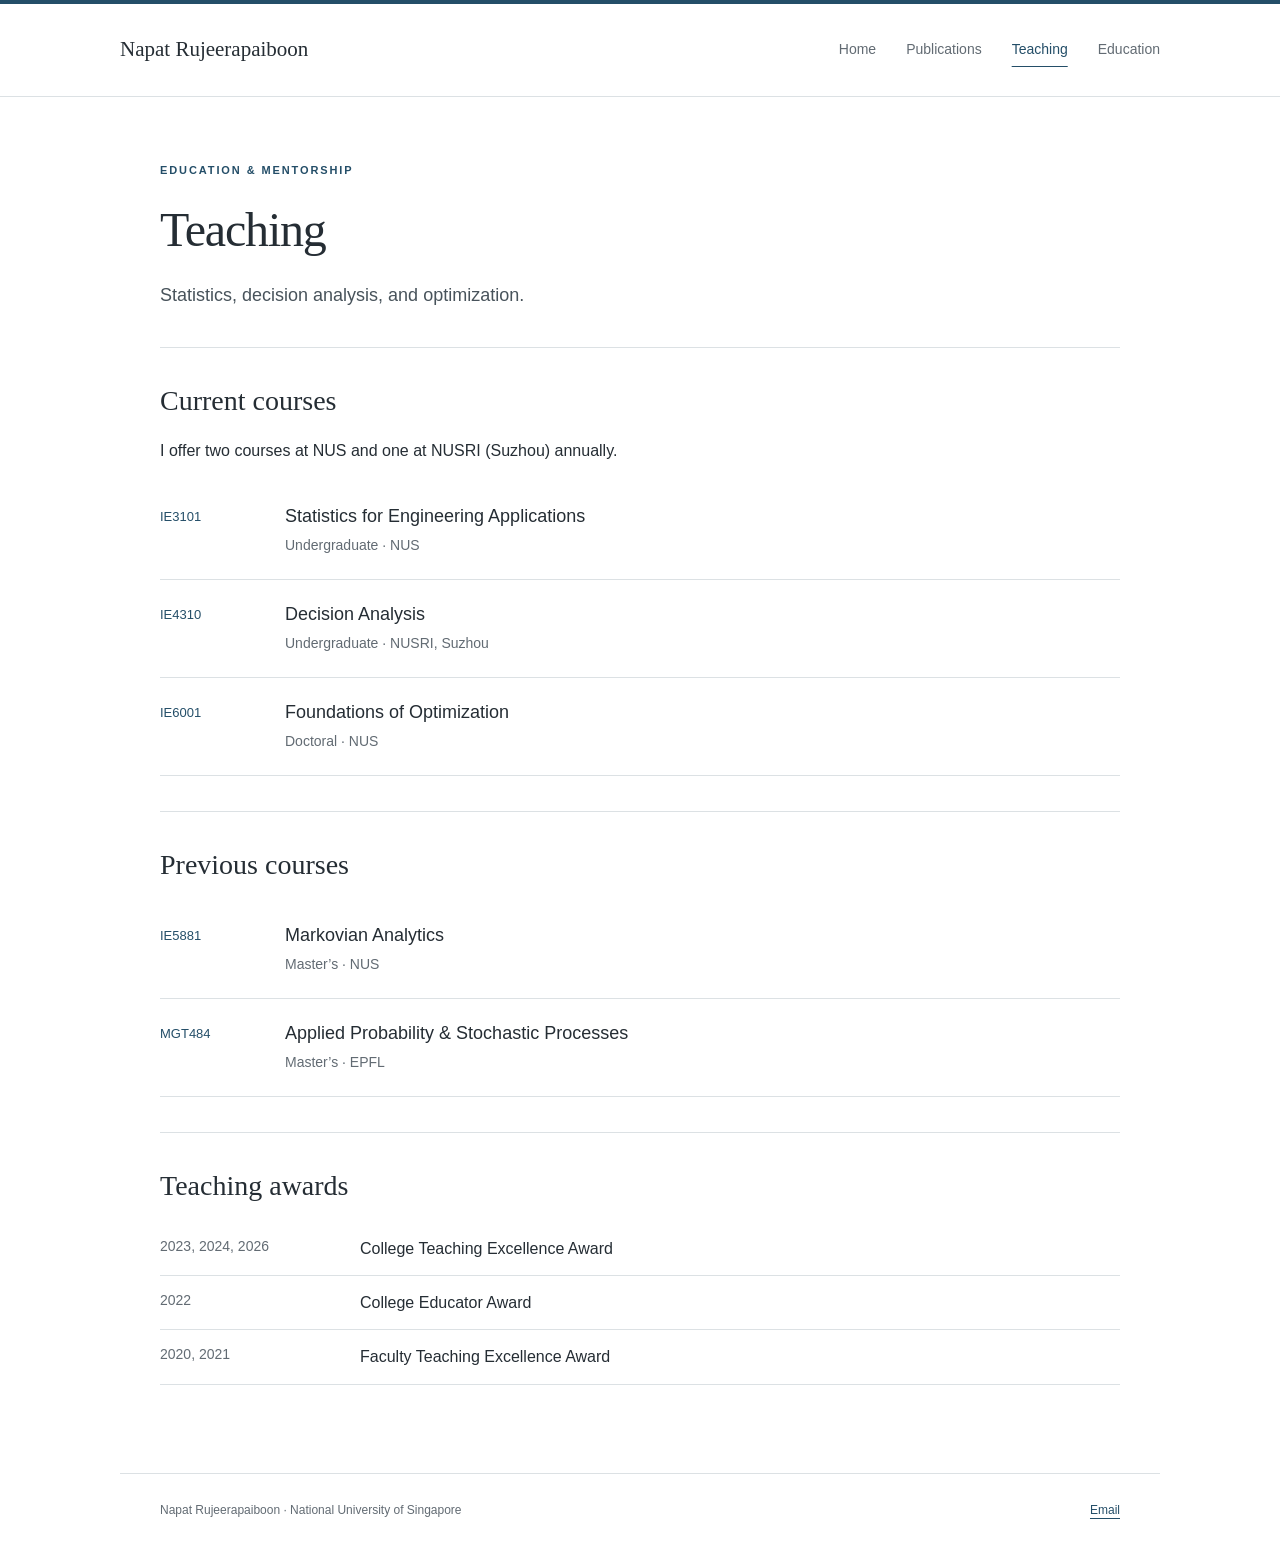
==== teaching.html @ 1781625b "Add files via upload" ====
<!doctype html><html lang="en"><head><meta charset="utf-8"><meta name="viewport" content="width=device-width, initial-scale=1"><title>Teaching | Napat Rujeerapaiboon</title><meta name="description" content="Napat Rujeerapaiboon, Assistant Professor at the National University of Singapore. Research in robust and distributionally robust optimization."><link rel="stylesheet" href="style.css"></head><body><a class="skip" href="#main">Skip to content</a><header><div class="bar"><a class="name" href="index.html">Napat Rujeerapaiboon</a><nav aria-label="Main navigation"><a href="index.html">Home</a><a href="publications.html">Publications</a><a href="teaching.html" aria-current="page">Teaching</a><a href="education.html">Education</a></nav></div></header><main id="main"><p class="eyebrow">Education & mentorship</p><h1>Teaching</h1><p class="lead">Statistics, decision analysis, and optimization.</p><section class="section"><h2>Current courses</h2><p>I offer two courses at NUS and one at NUSRI (Suzhou) annually.</p><div class="course"><span>IE3101</span><div><h3>Statistics for Engineering Applications</h3><p>Undergraduate · NUS</p></div></div><div class="course"><span>IE4310</span><div><h3>Decision Analysis</h3><p>Undergraduate · NUSRI, Suzhou</p></div></div><div class="course"><span>IE6001</span><div><h3>Foundations of Optimization</h3><p>Doctoral · NUS</p></div></div></section><section class="section"><h2>Previous courses</h2><div class="course"><span>IE5881</span><div><h3>Markovian Analytics</h3><p>Master’s · NUS</p></div></div><div class="course"><span>MGT484</span><div><h3>Applied Probability & Stochastic Processes</h3><p>Master’s · EPFL</p></div></div></section><section class="section"><h2>Teaching awards</h2><ul class="awards"><li><span>2023, 2024, 2026</span>College Teaching Excellence Award</li><li><span>2022</span>College Educator Award</li><li><span>2020, 2021</span>Faculty Teaching Excellence Award</li></ul></section></main><footer><span>Napat Rujeerapaiboon · National University of Singapore</span><a href="mailto:napat.rujeerapaiboon@nus.edu.sg">Email</a></footer></body></html>
---- style.css ----
:root{--ink:#252d34;--muted:#626b73;--blue:#244e68;--rule:#dce1e4;--serif:Georgia,'Times New Roman',serif}*{box-sizing:border-box}html{scroll-behavior:smooth;scroll-padding-top:24px}body{margin:0;background:#fff;color:var(--ink);font-family:Arial,Helvetica,sans-serif;font-size:16px;line-height:1.7}a{color:var(--blue);text-decoration-thickness:1px;text-underline-offset:4px}a:hover{text-decoration:underline;color:#102f44}a:focus-visible,summary:focus-visible{outline:3px solid #ad7937;outline-offset:5px}.skip{position:absolute;top:-80px;padding:8px;background:white}.skip:focus{top:0}header{border-top:4px solid var(--blue);border-bottom:1px solid var(--rule)}.bar{max-width:1120px;margin:auto;min-height:92px;display:flex;align-items:center;justify-content:space-between;gap:32px;padding:16px 40px}.name{font-family:var(--serif);font-size:21px;text-decoration:none;color:var(--ink)}nav{display:flex;gap:30px}nav a{font-size:14px;color:var(--muted);text-decoration:none}nav a[aria-current]{color:var(--blue);text-decoration:underline;text-underline-offset:12px}main{max-width:1040px;margin:auto;padding:64px 40px 88px;min-height:75vh}h1,h2,h3{font-weight:400;margin-top:0}h1,h2{font-family:var(--serif)}h1{font-size:48px;line-height:1.16;letter-spacing:-1.2px;margin-bottom:22px}h2{font-size:28px;line-height:1.3;margin-bottom:18px}h3{font-size:18px;line-height:1.5;margin-bottom:7px}p{margin:0 0 18px}.eyebrow{font-size:11px;font-weight:600;text-transform:uppercase;letter-spacing:1.9px;color:var(--blue);margin-bottom:22px}.intro{display:grid;grid-template-columns:1fr 260px;gap:60px;padding:8px 0 55px}.intro h1{font-size:53px}.position{font-size:19px;margin-bottom:3px}.department{color:var(--muted);line-height:1.6;margin-bottom:18px}.email{font-size:14px}.affiliation{border-left:1px solid var(--rule);padding-left:30px;align-self:center;color:var(--muted);font-size:14px}.affiliation strong{display:block;font-family:var(--serif);font-size:24px;font-weight:400;color:var(--ink);line-height:1.4;margin-bottom:14px}.section{border-top:1px solid var(--rule);padding-top:35px;margin-top:35px}.research{margin-top:0;padding:35px 0 40px}.research .eyebrow{margin-bottom:12px}.lead{font-size:18px;line-height:1.8;max-width:750px;color:#48535b}.text-link{font-size:14px;display:inline-block;margin-top:6px;text-decoration:none;border-bottom:1px solid #a8bcc8}.text-link span{margin-left:14px}.columns{border-top:1px solid var(--rule);padding-top:35px;display:grid;grid-template-columns:1.2fr 1fr;gap:75px}.columns h2{font-size:24px}.columns p{font-size:15px;color:var(--muted)}.plain{list-style:none;padding:0;margin:22px 0 0}.plain li{margin-bottom:15px;font-size:15px}.plain a{text-decoration:none}.plain small{display:block;color:var(--muted);font-size:11px;margin-top:2px}.years{gap:23px;flex-wrap:wrap;margin:30px 0 45px;padding-bottom:20px;border-bottom:1px solid var(--rule)}.year{display:grid;grid-template-columns:95px 1fr;gap:35px;border-top:1px solid var(--rule);padding-top:30px;margin-top:22px}.year h2{font-size:24px;color:var(--muted)}.paper{margin-bottom:28px;padding-bottom:24px;border-bottom:1px solid #edf0f2}.paper:last-child{border:0;margin:0}.paper h3 a{text-decoration:none}.paper h3 a:hover{text-decoration:underline}.authors,.venue{font-size:14px;margin:3px 0;color:var(--muted)}.venue{font-style:italic}details{font-size:13px;color:var(--muted);margin-top:10px}summary{cursor:pointer;color:var(--blue)}details p{margin-top:9px;padding-left:15px;border-left:2px solid var(--rule);max-width:620px}.course{display:grid;grid-template-columns:100px 1fr;gap:25px;padding:21px 0;border-bottom:1px solid var(--rule)}.course>span{font-size:13px;color:var(--blue);padding-top:3px}.course p{font-size:14px;color:var(--muted);margin:0}.course h3{margin:0 0 4px}.awards{list-style:none;margin:0;padding:0}.awards li{padding:13px 0;border-bottom:1px solid var(--rule);display:grid;grid-template-columns:180px 1fr;gap:20px}.awards span{font-size:14px;color:var(--muted)}.degree{border-top:1px solid var(--rule);padding:30px 0;margin-top:30px}.degree h2{font-size:25px}.degree p{font-size:15px;margin-bottom:9px;color:var(--muted)}.degree p:first-of-type{font-size:17px;color:var(--ink)}footer{border-top:1px solid var(--rule);max-width:1040px;margin:auto;padding:26px 40px;display:flex;justify-content:space-between;gap:20px;color:var(--muted);font-size:12px}@media(max-width:700px){.bar{padding:20px 24px;display:block}.name{font-size:20px}nav{margin-top:17px;gap:23px;flex-wrap:wrap}main{padding:40px 24px 60px}.intro{grid-template-columns:1fr;gap:25px;padding-bottom:35px}.intro h1{font-size:43px}.affiliation{display:none}h1{font-size:39px}.columns{grid-template-columns:1fr;gap:35px}.year{grid-template-columns:1fr;gap:4px}.year h2{margin-bottom:12px}.years{gap:20px}.course{grid-template-columns:75px 1fr;gap:15px}.awards li{grid-template-columns:1fr;gap:0}.wide{display:none}footer{padding:25px 24px;display:block}footer a{display:block;margin-top:8px}}@media(prefers-reduced-motion:reduce){html{scroll-behavior:auto}}

.profiles{font-size:12px;margin:16px 0 0;line-height:2}.profiles a{text-decoration:none}

.intro{align-items:center}.portrait-wrap{width:240px;justify-self:end}.portrait{display:block;width:100%;height:auto;border:1px solid var(--rule)}@media(max-width:700px){.portrait-wrap{width:min(220px,70vw);justify-self:start}.intro{gap:28px}}
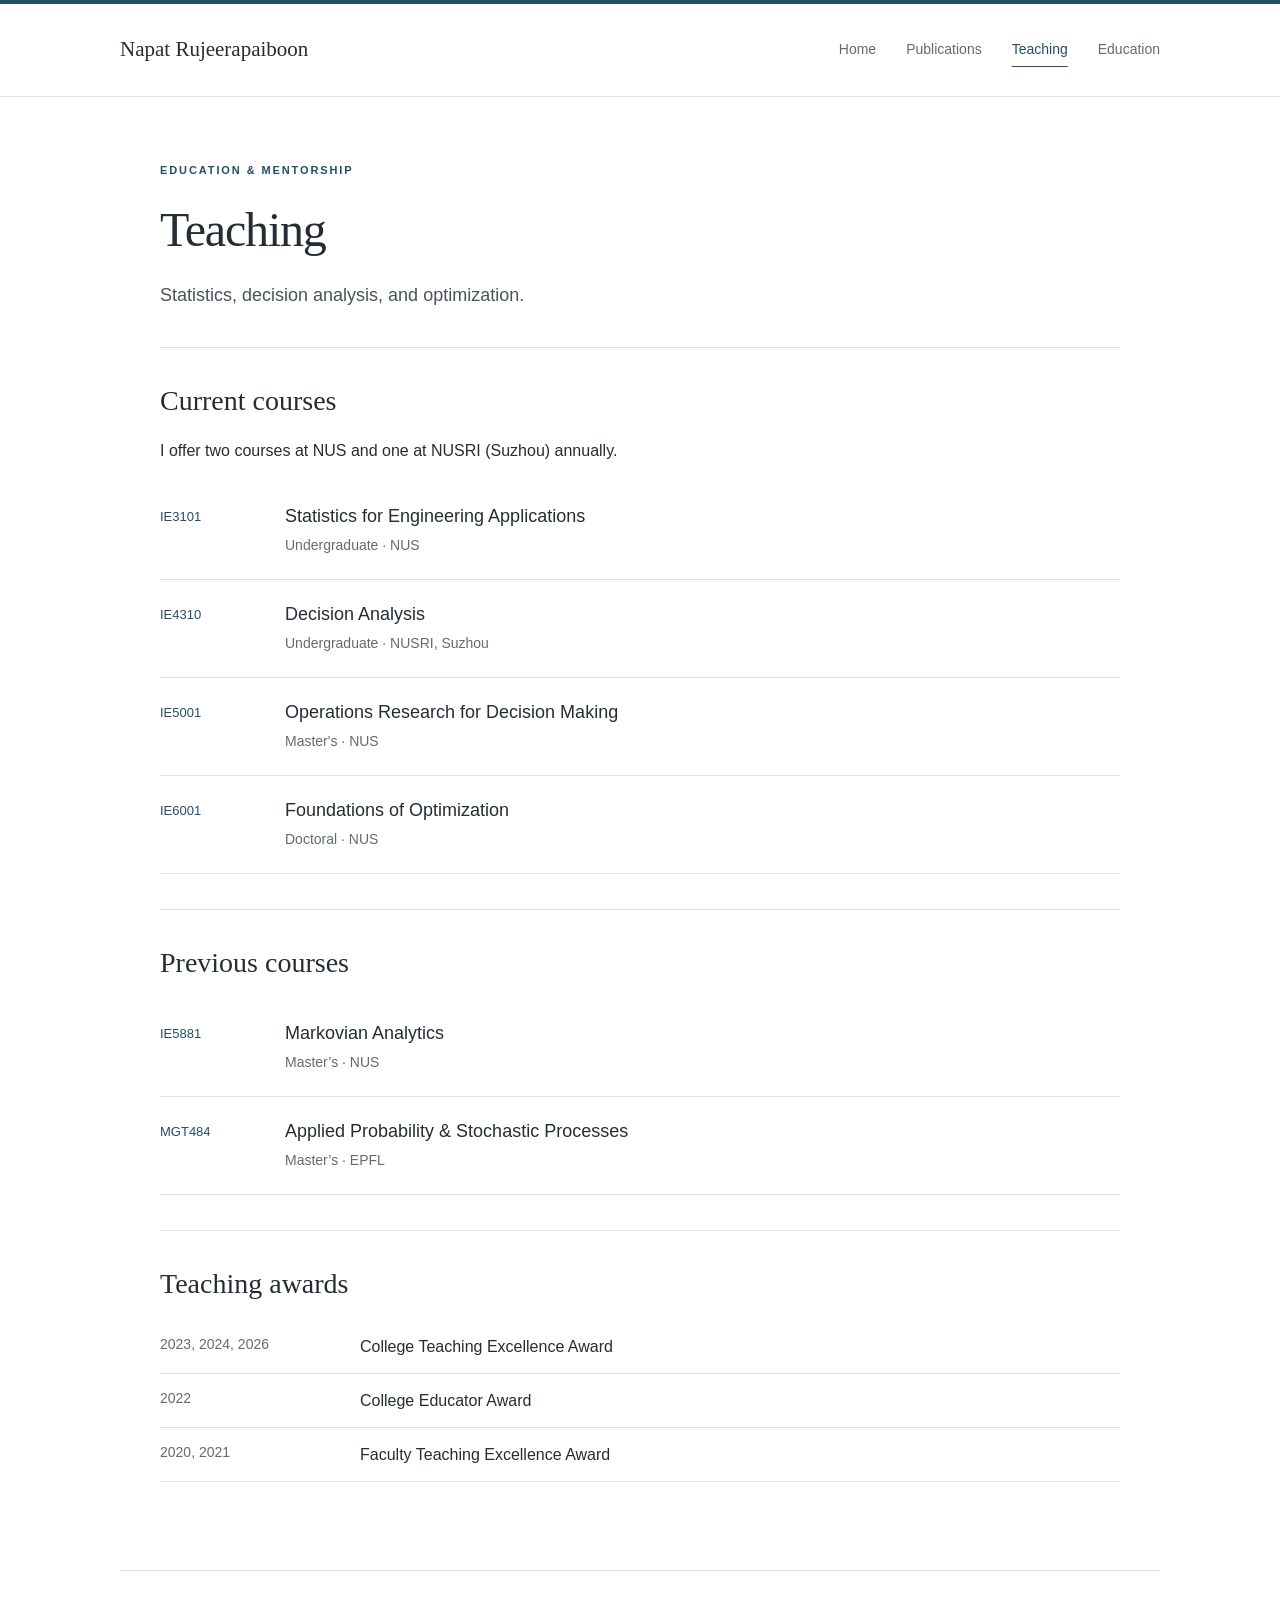
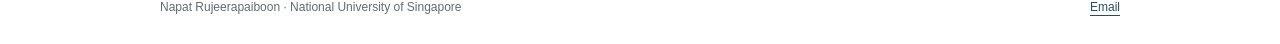
==== commit 97448b9d: "Update teaching.html" ====
--- a/teaching.html
+++ b/teaching.html
@@ -1 +1 @@
-<!doctype html><html lang="en"><head><meta charset="utf-8"><meta name="viewport" content="width=device-width, initial-scale=1"><title>Teaching | Napat Rujeerapaiboon</title><meta name="description" content="Napat Rujeerapaiboon, Assistant Professor at the National University of Singapore. Research in robust and distributionally robust optimization."><link rel="stylesheet" href="style.css"></head><body><a class="skip" href="#main">Skip to content</a><header><div class="bar"><a class="name" href="index.html">Napat Rujeerapaiboon</a><nav aria-label="Main navigation"><a href="index.html">Home</a><a href="publications.html">Publications</a><a href="teaching.html" aria-current="page">Teaching</a><a href="education.html">Education</a></nav></div></header><main id="main"><p class="eyebrow">Education & mentorship</p><h1>Teaching</h1><p class="lead">Statistics, decision analysis, and optimization.</p><section class="section"><h2>Current courses</h2><p>I offer two courses at NUS and one at NUSRI (Suzhou) annually.</p><div class="course"><span>IE3101</span><div><h3>Statistics for Engineering Applications</h3><p>Undergraduate · NUS</p></div></div><div class="course"><span>IE4310</span><div><h3>Decision Analysis</h3><p>Undergraduate · NUSRI, Suzhou</p></div></div><div class="course"><span>IE6001</span><div><h3>Foundations of Optimization</h3><p>Doctoral · NUS</p></div></div></section><section class="section"><h2>Previous courses</h2><div class="course"><span>IE5881</span><div><h3>Markovian Analytics</h3><p>Master’s · NUS</p></div></div><div class="course"><span>MGT484</span><div><h3>Applied Probability & Stochastic Processes</h3><p>Master’s · EPFL</p></div></div></section><section class="section"><h2>Teaching awards</h2><ul class="awards"><li><span>2023, 2024, 2026</span>College Teaching Excellence Award</li><li><span>2022</span>College Educator Award</li><li><span>2020, 2021</span>Faculty Teaching Excellence Award</li></ul></section></main><footer><span>Napat Rujeerapaiboon · National University of Singapore</span><a href="mailto:napat.rujeerapaiboon@nus.edu.sg">Email</a></footer></body></html>+<!doctype html><html lang="en"><head><meta charset="utf-8"><meta name="viewport" content="width=device-width, initial-scale=1"><title>Teaching | Napat Rujeerapaiboon</title><meta name="description" content="Napat Rujeerapaiboon, Assistant Professor at the National University of Singapore. Research in robust and distributionally robust optimization."><link rel="stylesheet" href="style.css"></head><body><a class="skip" href="#main">Skip to content</a><header><div class="bar"><a class="name" href="index.html">Napat Rujeerapaiboon</a><nav aria-label="Main navigation"><a href="index.html">Home</a><a href="publications.html">Publications</a><a href="teaching.html" aria-current="page">Teaching</a><a href="education.html">Education</a></nav></div></header><main id="main"><p class="eyebrow">Education & mentorship</p><h1>Teaching</h1><p class="lead">Statistics, decision analysis, and optimization.</p><section class="section"><h2>Current courses</h2><p>I offer two courses at NUS and one at NUSRI (Suzhou) annually.</p><div class="course"><span>IE3101</span><div><h3>Statistics for Engineering Applications</h3><p>Undergraduate · NUS</p></div></div><div class="course"><span>IE4310</span><div><h3>Decision Analysis</h3><p>Undergraduate · NUSRI, Suzhou</p></div></div></div><div class="course"><span>IE5001</span><div><h3>Operations Research for Decision Making</h3><p>Master's · NUS</p></div></div><div class="course"><span>IE6001</span><div><h3>Foundations of Optimization</h3><p>Doctoral · NUS</p></div></div></section><section class="section"><h2>Previous courses</h2><div class="course"><span>IE5881</span><div><h3>Markovian Analytics</h3><p>Master’s · NUS</p></div></div><div class="course"><span>MGT484</span><div><h3>Applied Probability & Stochastic Processes</h3><p>Master’s · EPFL</p></div></div></section><section class="section"><h2>Teaching awards</h2><ul class="awards"><li><span>2023, 2024, 2026</span>College Teaching Excellence Award</li><li><span>2022</span>College Educator Award</li><li><span>2020, 2021</span>Faculty Teaching Excellence Award</li></ul></section></main><footer><span>Napat Rujeerapaiboon · National University of Singapore</span><a href="mailto:napat.rujeerapaiboon@nus.edu.sg">Email</a></footer></body></html>
